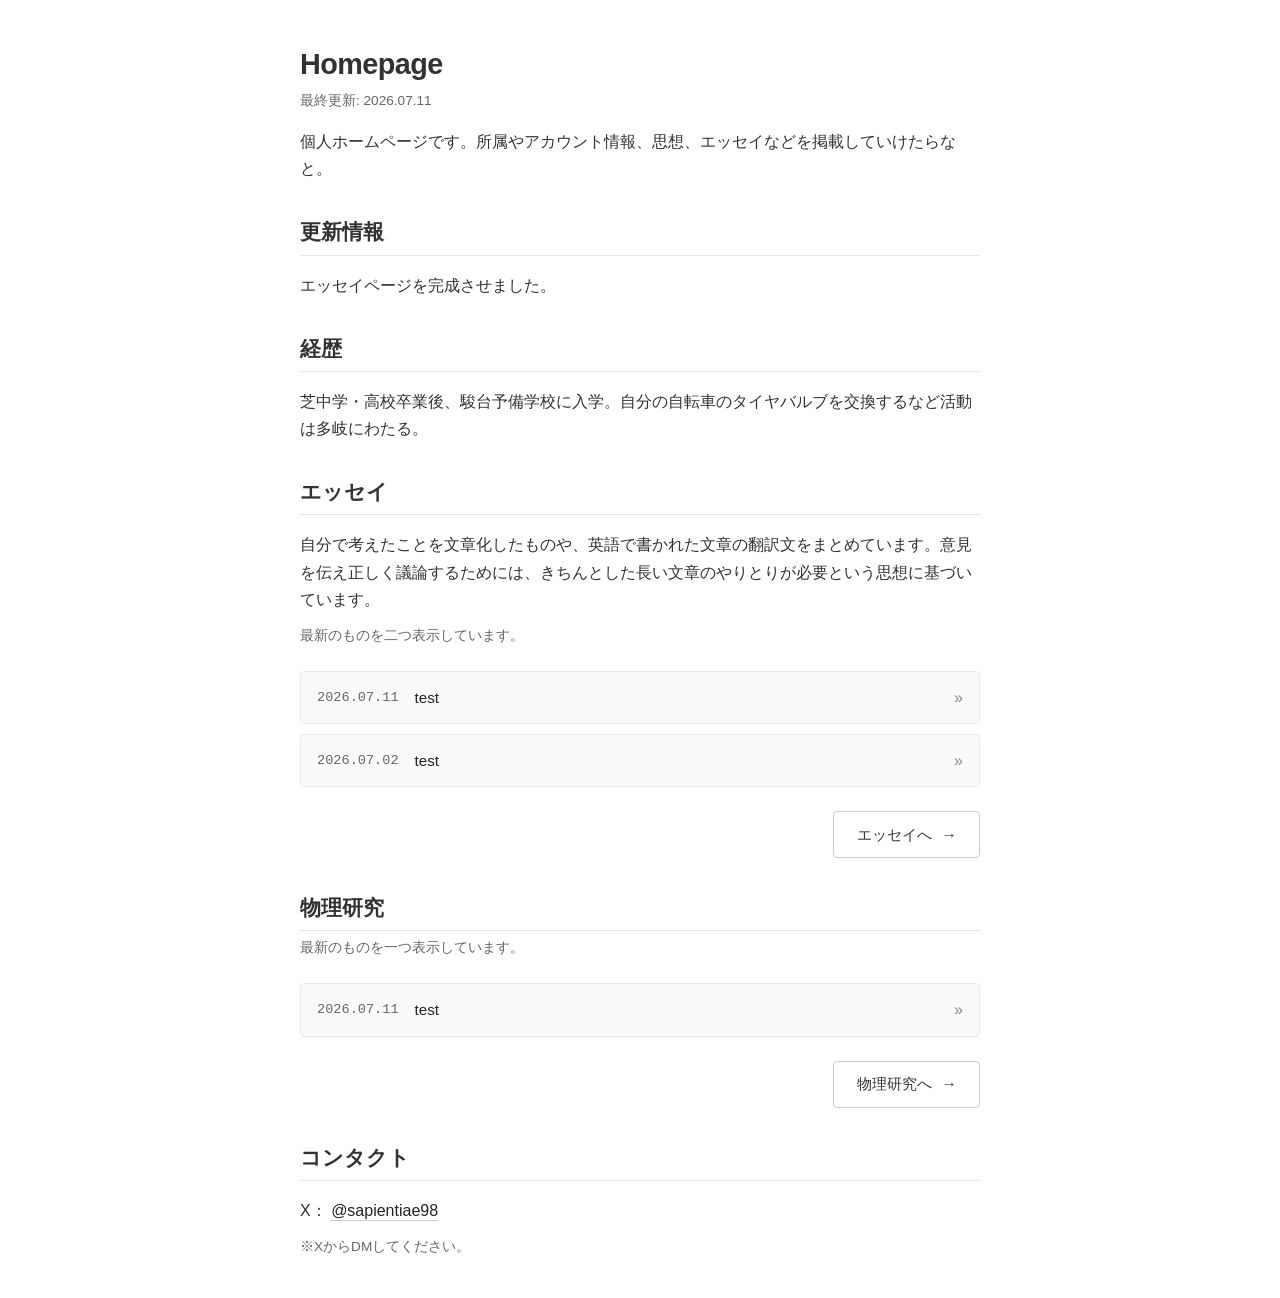
==== index.html @ 78034aa2 "エッセイ記事の追加 Gitpageを試す 細かいUIや文言の修正" ====
<!DOCTYPE html>
<html lang="ja">

<head>
    <meta charset="UTF-8">
    <meta name="viewport" content="width=device-width, initial-scale=1.0">
    <link rel="stylesheet" href="main.css">
    <title>ホーム</title>
    <style>

    </style>
</head>

<body>
    <h1>Homepage</h1>
    <small class="note">最終更新: 2026.07.11</small>

    <p>個人ホームページです。所属やアカウント情報、思想、エッセイなどを掲載していけたらなと。</p>

    <h2>更新情報</h2>
    <p>エッセイページを完成させました。</p>


    <h2>経歴</h2>
    <p>芝中学・高校卒業後、駿台予備学校に入学。自分の自転車のタイヤバルブを交換するなど活動は多岐にわたる。</p>


    
    <h2>エッセイ</h2>
    <p>自分で考えたことを文章化したものや、英語で書かれた文章の翻訳文をまとめています。意見を伝え正しく議論するためには、きちんとした長い文章のやりとりが必要という思想に基づいています。</p>
    <small class="note">最新のものを二つ表示しています。</small>
    <ul class="diary-card-list">
        <li>
            <a href="posts/2026-07-11.html" class="diary-card-link">
                <span class="diary-date">2026.07.11</span>
                <span class="diary-title">test</span>
            </a>
        </li>
        <li>
            <a href="posts/2026-07-02.html" class="diary-card-link">
                <span class="diary-date">2026.07.02</span>
                <span class="diary-title">test</span>
            </a>
        </li>
    </ul>

    <div class="btn-wrapper">
        <a href="Essay.html" class="btn-more-diary">エッセイへ</a>
    </div>
    


    <h2>物理研究</h2>
    <small class="note">最新のものを一つ表示しています。</small>

    <ul class="diary-card-list">
        <li>
            <a href="posts/2026-07-11.html" class="diary-card-link">
                <span class="diary-date">2026.07.11</span>
                <span class="diary-title">test</span>
            </a>
        </li>
    </ul>
    <div class="btn-wrapper">
        <a href="Phisics.html" class="btn-more-diary">物理研究へ</a>
    </div>



    <h2>コンタクト</h2>
    <p>
        X：
        <a href="https://x.com/sapientiae98" class="link-item" target="_blank" rel="noopener">@sapientiae98</a>
    </p>
    <small class="note">※XからDMしてください。</small>

</body>

</html>
---- main.css ----
/* ベースの本文設定 */
body {
    font-family: "Helvetica Neue", Arial, "Hiragino Kaku Gothic ProN", "Meiryo", sans-serif;
    font-size: 15px;
    /* TeXっぽく少しスッキリさせるなら15px */
    line-height: 1.7;
    /* 行間は少し広めにとると上品になります */
    color: #313233;
    /* 真っ黒ではなく少し柔らかい黒 */
    max-width: 680px;
    /* 1行が長くなりすぎないように幅を制限 */
    margin: 40px auto;
    /* 画面中央に配置 */
    padding: 0 20px;
}

/* タイトル（ページ最上位の主役、h1相当） */
h1,
.page-title {
    font-size: 1.8rem;
    /* 27px程度。デフォルトのh1よりグッと控えめ */
    font-weight: 600;
    margin-bottom: 0.5rem;
    letter-spacing: -0.02em;
}

/* 小タイトル・中見出し（h2相当） */
h2,
.section-title {
    font-size: 1.3rem;
    /* 19.5px程度。本文より少し大きいトーン */
    font-weight: 600;
    margin-top: 2rem;
    margin-bottom: 0.8rem;
    border-bottom: 1px solid #e6e6e6;
    /* 薄い下線を引くとTeXのセクションっぽさが出ます */
    padding-bottom: 0.3rem;
}

/* 本文・段落 */
p {
    font-size: 1rem;
    /* 15px */
    margin-bottom: 1.2rem;
}

/* 注釈・キャプション（小さく、目立たなく） */
small,
.annotation,
.note {
    font-size: 0.85rem;
    /* 12.7px程度 */
    color: #666666;
    /* 文字色を薄くする */
    display: block;
    margin-top: -0.5rem;
    margin-bottom: 1rem;
}

/* リンクの基本スタイル */
a.link-item {
    color: #222222;
    /* 本文より少し濃い目の黒 */
    text-decoration: none;
    /* 初期の下線を消す */
    font-weight: 500;
    position: relative;
    transition: color 0.2s ease;
    /* 文字色の変化をなめらかに */
}

/* 通常時の下線を薄く表示しておく */
a.link-item::after {
    content: "";
    position: absolute;
    bottom: -2px;
    left: 0;
    width: 100%;
    height: 1px;
    background-color: #cccccc;
    /* 薄いグレーの下線 */
    transition: background-color 0.2s ease, height 0.2s ease;
}

/* ホバー時の演出（下線がスッと濃く・太くなる） */
a.link-item:hover {
    color: #0056b3;
    /* 知的なブルーや、アクセントカラー */
}

a.link-item:hover::after {
    background-color: #0056b3;
    height: 2px;
    /* ホバー時に少し存在感が出る */
}






/* 日記エントリ用の押しやすいリンクカード */
.diary-card-list {
  list-style: none;
  padding: 0;
  margin: 1.5rem 0;
}

.diary-card-list li {
  margin-bottom: 0.6rem;
}

.diary-card-link {
  display: flex;                  /* 横並びをキレイに制御 */
  align-items: center;
  justify-content: space-between;
  padding: 0.75rem 1rem;          /* 上下にゆとりを持たせ、指で押しやすい高さを確保 */
  background-color: #fafafa;      /* ほんの少しだけ背景を敷いてクリック領域を明示 */
  border: 1px solid #eaeaea;      /* TeXっぽい上品な薄い枠線 */
  border-radius: 4px;             /* 角を少し丸める */
  text-decoration: none;
  color: #222222;
  transition: all 0.2s ease;
}

/* 日付部分 */
.diary-card-link .diary-date {
  font-size: 0.85rem;
  color: #666666;
  font-family: monospace;
  flex-shrink: 0;
}

/* タイトル部分 */
.diary-card-link .diary-title {
  font-size: 0.95rem;
  font-weight: 500;
  flex-grow: 1;
  margin-left: 1rem;
}

/* 右側に添える小さな矢印 */
.diary-card-link::after {
  content: "\00BB";                 /* » 記号 */
  font-size: 1rem;
  color: #888888;
  margin-left: 0.8rem;
  transition: transform 0.2s ease;
}

/* ホバー/タップ時の演出（スッと浮き上がって色づく） */
.diary-card-link:hover {
  background-color: #ffffff;
  border-color: #0056b3;
  color: #0056b3;
  transform: translateY(-1px);      /* わずかに浮き上がる */
}

.diary-card-link:hover::after {
  transform: translateX(3px);       /* 矢印が右へ動く */
  color: #0056b3;
}




/* 日記一覧ページへ飛ぶボタン */
.btn-more-diary {
  display: inline-flex;
  align-items: center;
  justify-content: center;
  padding: 0.6rem 1.4rem;        /* しっかり押しやすい余白 */
  font-size: 0.95rem;
  font-weight: 500;
  color: #353536;
  background-color: transparent; /* 背景は透明にして重さを消す */
  border: 1px solid #cccccc;     /* 控えめな枠線 */
  border-radius: 4px;
  text-decoration: none;
  transition: all 0.2s ease;
}

/* 矢印アイコンの設定 */
.btn-more-diary::after {
  content: "→";                  /* シャープな右矢印 */
  font-family: inherit;
  margin-left: 0.6rem;
  transition: transform 0.2s ease;
}

/* ホバー/タップ時の演出 */
.btn-more-diary:hover {
  background-color: #f4f4f5;     /* 薄いグレーを敷いて押せる感を強調 */
  border-color: #999999;
  color: #0d0d0e;
}

.btn-more-diary:hover::after {
  transform: translateX(4px);    /* 矢印が右にスッと動く */
}

/* ボタンを配置するラッパー（必要に応じて右寄せや中央寄せに） */
.btn-wrapper {
  margin-top: 1.2rem;
  text-align: right;             /* 右寄せ（centerにすると中央寄せ） */
}





/* ==========================================
       スマホ向けレスポンシブ設定 (画面幅 600px 以下)
       ========================================== */
@media screen and (max-width: 600px) {
    body {
        margin: 24px auto;
        padding: 0 18px;
        font-size: 80px;
        /* スマホでもしっかり読みやすい16pxに底上げ */
    }

    h1,
    .page-title {
        font-size: 1.7rem;
        /* 視認性を保ちつつバランス調整 */
    }

    h2,
    .section-title {
        font-size: 1.25rem;
        margin-top: 1.8rem;
    }

    small,
    .annotation,
    .note {
        font-size: 0.9rem;
        /* 注釈も小さすぎないように調整 */
    }

}
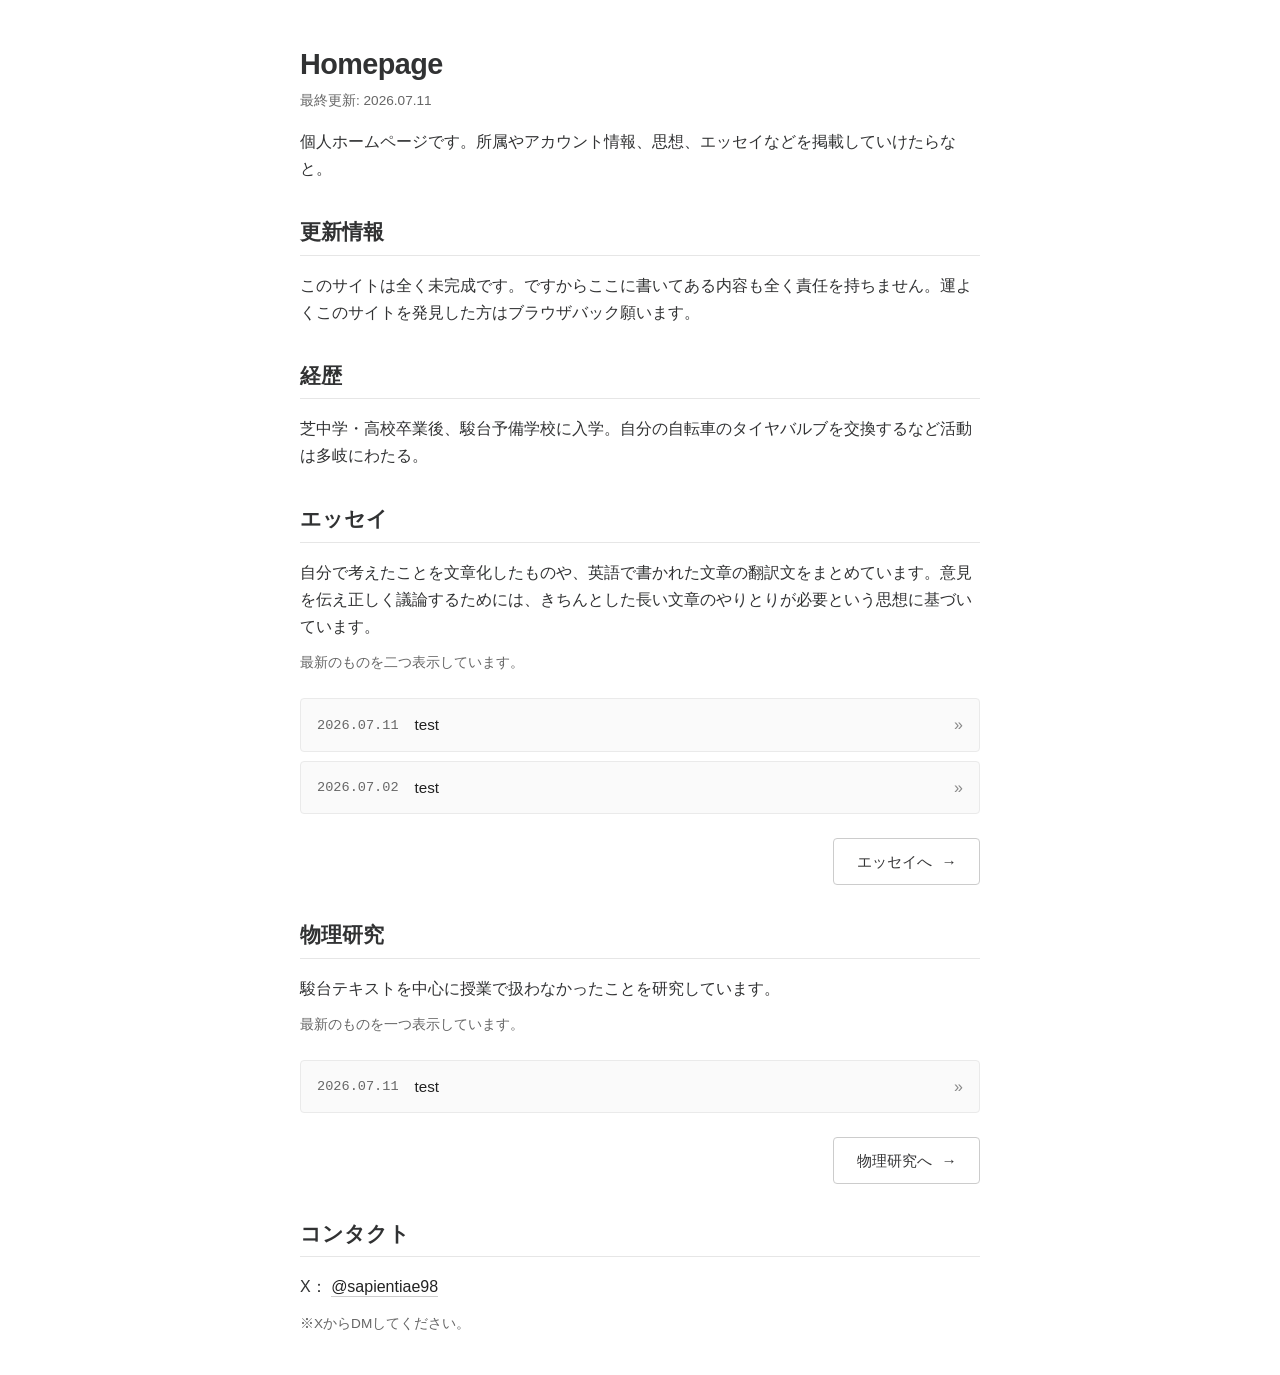
==== commit cba13785: "change contents into public-safe" ====
--- a/index.html
+++ b/index.html
@@ -18,7 +18,7 @@
     <p>個人ホームページです。所属やアカウント情報、思想、エッセイなどを掲載していけたらなと。</p>
 
     <h2>更新情報</h2>
-    <p>エッセイページを完成させました。</p>
+    <p>このサイトは全く未完成です。ですからここに書いてある内容も全く責任を持ちません。運よくこのサイトを発見した方はブラウザバック願います。</p>
 
 
     <h2>経歴</h2>
@@ -51,6 +51,7 @@
 
 
     <h2>物理研究</h2>
+    <p>駿台テキストを中心に授業で扱わなかったことを研究しています。</p>
     <small class="note">最新のものを一つ表示しています。</small>
 
     <ul class="diary-card-list">
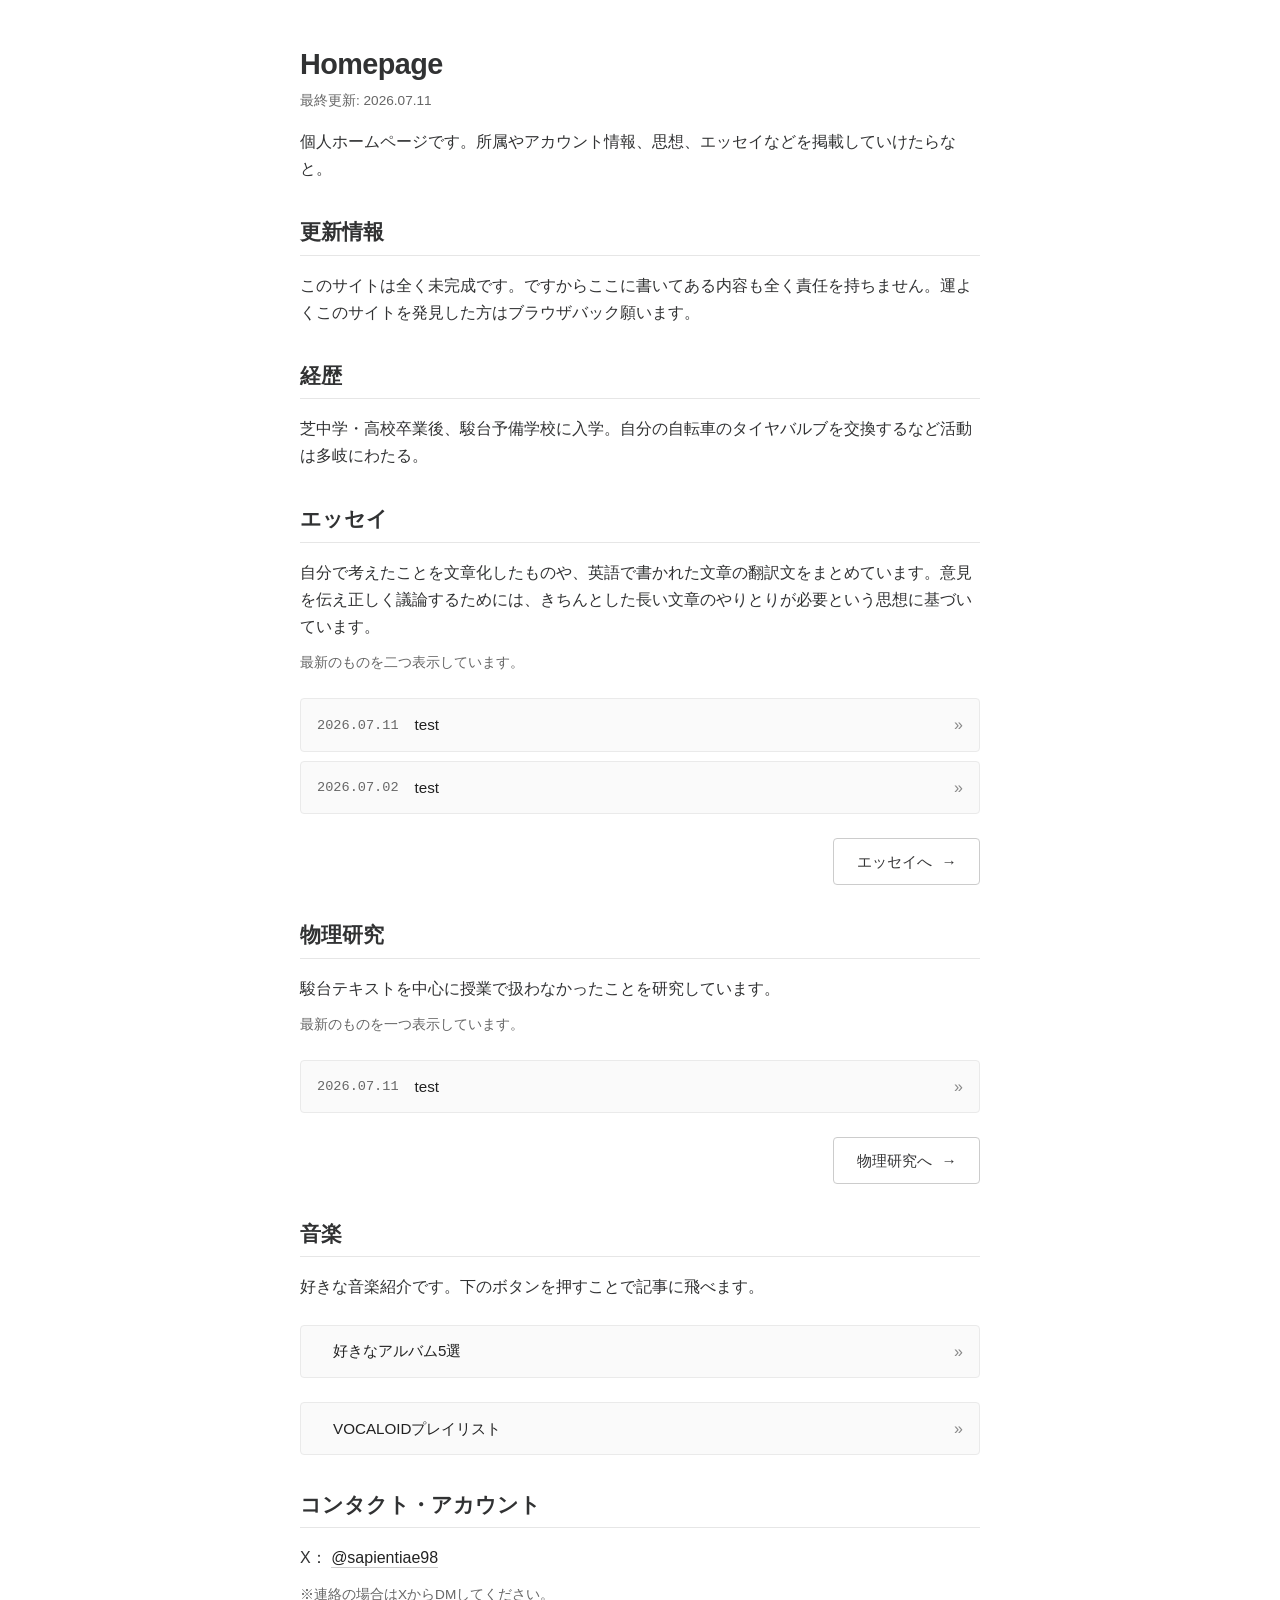
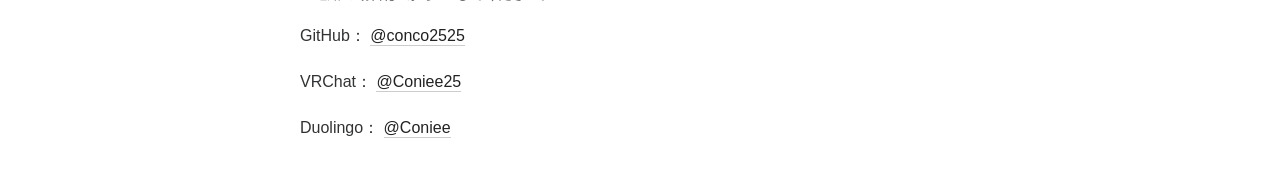
==== commit 9cf76fdd: "Add Music articles" ====
--- a/index.html
+++ b/index.html
@@ -66,14 +66,47 @@
         <a href="Phisics.html" class="btn-more-diary">物理研究へ</a>
     </div>
 
+    <h2>音楽</h2>
+    <p>好きな音楽紹介です。下のボタンを押すことで記事に飛べます。</p>
+
+    <ul class="diary-card-list">
+        <li>
+            <a href="articles/M_5fav.html" class="diary-card-link">
+                <span class="diary-title">好きなアルバム5選</span>
+            </a>
+        </li>
+    </ul>
+    
+    <ul class="diary-card-list">
+        <li>
+            <a href="articles/M_Vocaloid.html" class="diary-card-link">
+                <span class="diary-title">VOCALOIDプレイリスト</span>
+            </a>
+        </li>
+    </ul>
 
 
-    <h2>コンタクト</h2>
+    <h2>コンタクト・アカウント</h2>
     <p>
         X：
         <a href="https://x.com/sapientiae98" class="link-item" target="_blank" rel="noopener">@sapientiae98</a>
     </p>
-    <small class="note">※XからDMしてください。</small>
+    <small class="note">※連絡の場合はXからDMしてください。</small>
+    
+    <p>
+        GitHub：
+        <a href="https://github.com/conco2525" class="link-item" target="_blank" rel="noopener">@conco2525</a>
+    </p>
+
+    <p>
+        VRChat：
+        <a href="https://vrchat.com/home/user/usr_6193bd3d-6d83-4ea0-b23f-7c8b54668dcf" class="link-item" target="_blank" rel="noopener">@Coniee25</a>
+    </p>
+
+    <p>
+        Duolingo：
+        <a href="https://www.duolingo.com/profile/70Dm8" class="link-item" target="_blank" rel="noopener">@Coniee</a>
+    </p>
 
 </body>
 
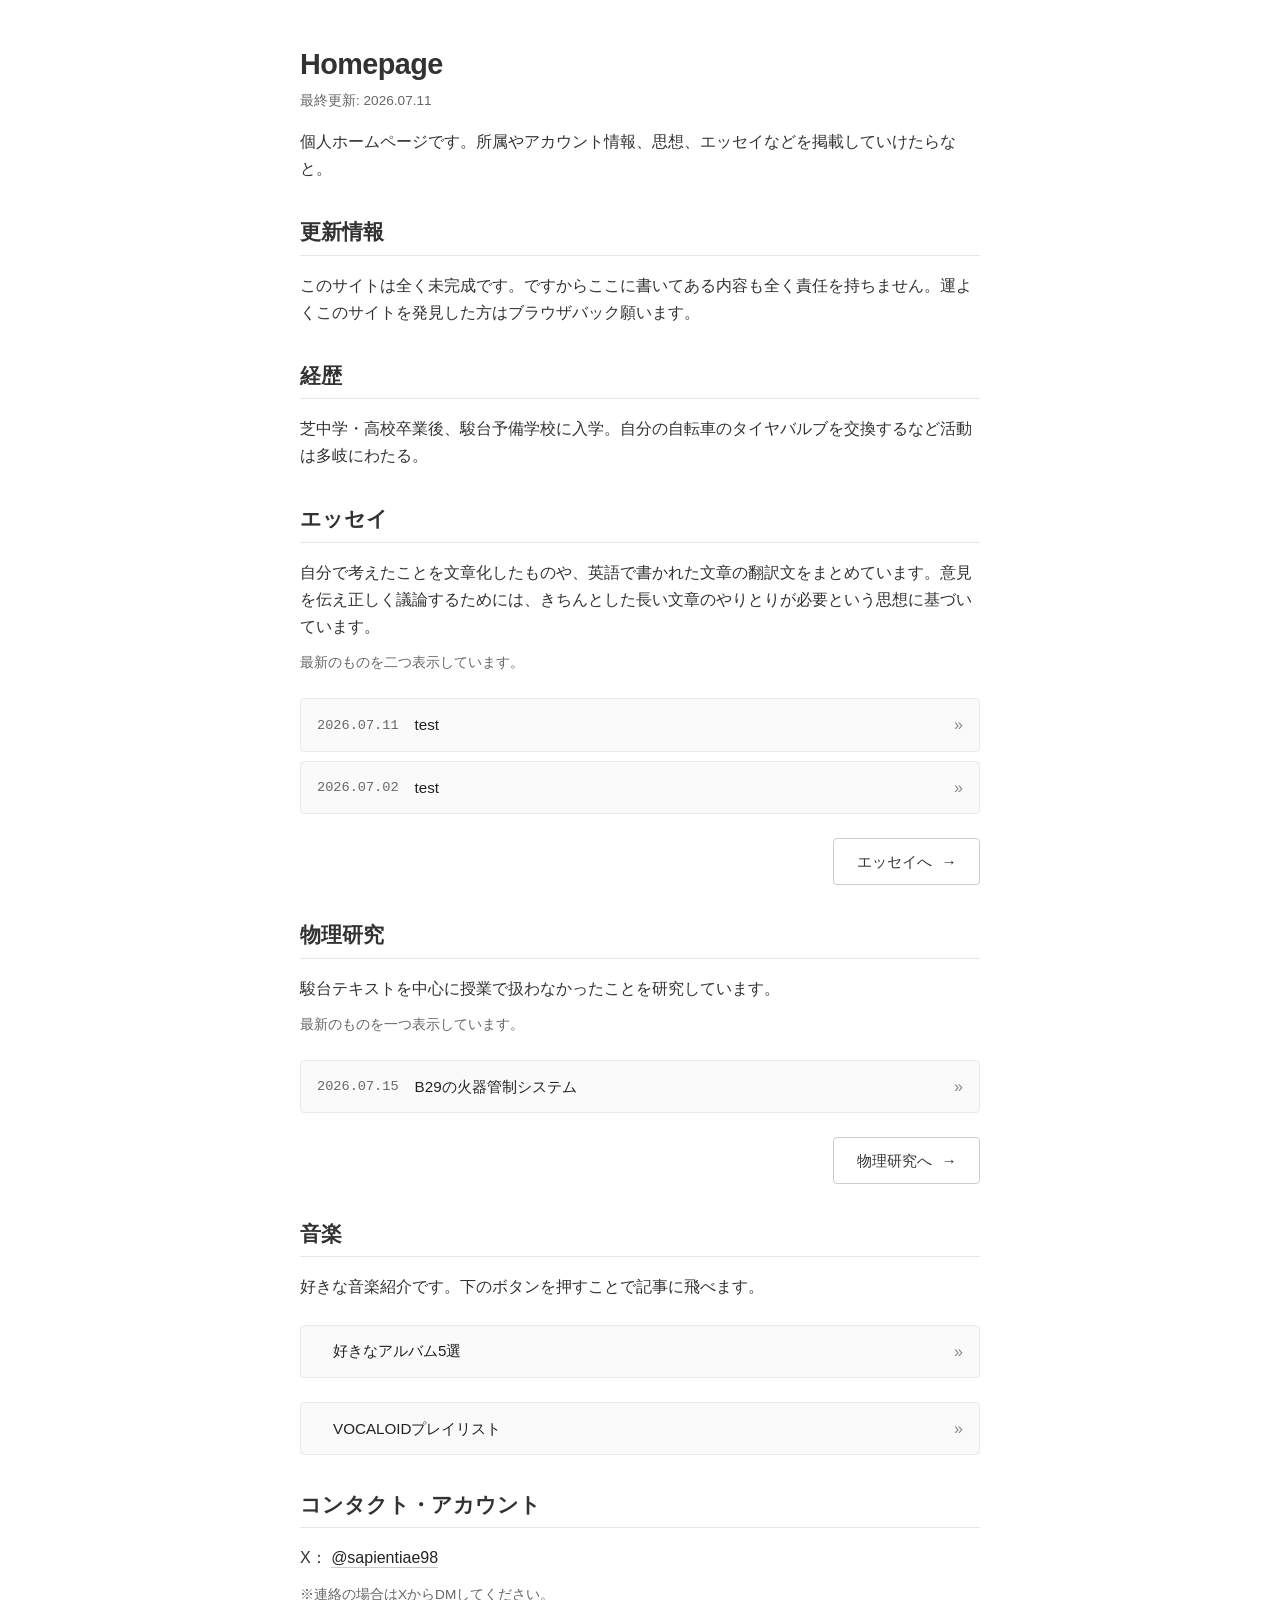
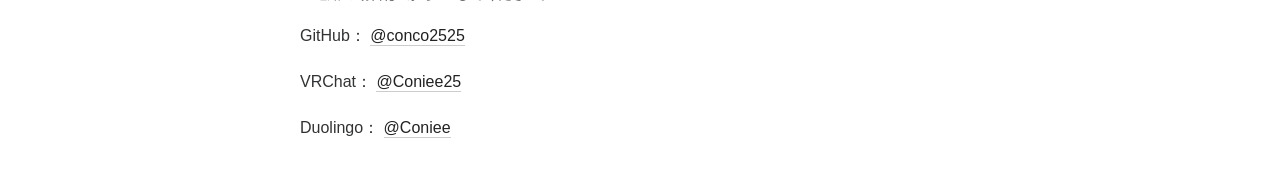
==== commit f96a583c: "Mod P 29" ====
--- a/index.html
+++ b/index.html
@@ -56,14 +56,14 @@
 
     <ul class="diary-card-list">
         <li>
-            <a href="posts/2026-07-11.html" class="diary-card-link">
-                <span class="diary-date">2026.07.11</span>
-                <span class="diary-title">test</span>
+            <a href="articles/P_29.html" class="diary-card-link">
+                <span class="diary-date">2026.07.15</span>
+                <span class="diary-title">B29の火器管制システム</span>
             </a>
         </li>
     </ul>
     <div class="btn-wrapper">
-        <a href="Phisics.html" class="btn-more-diary">物理研究へ</a>
+        <a href="Physics.html" class="btn-more-diary">物理研究へ</a>
     </div>
 
     <h2>音楽</h2>
